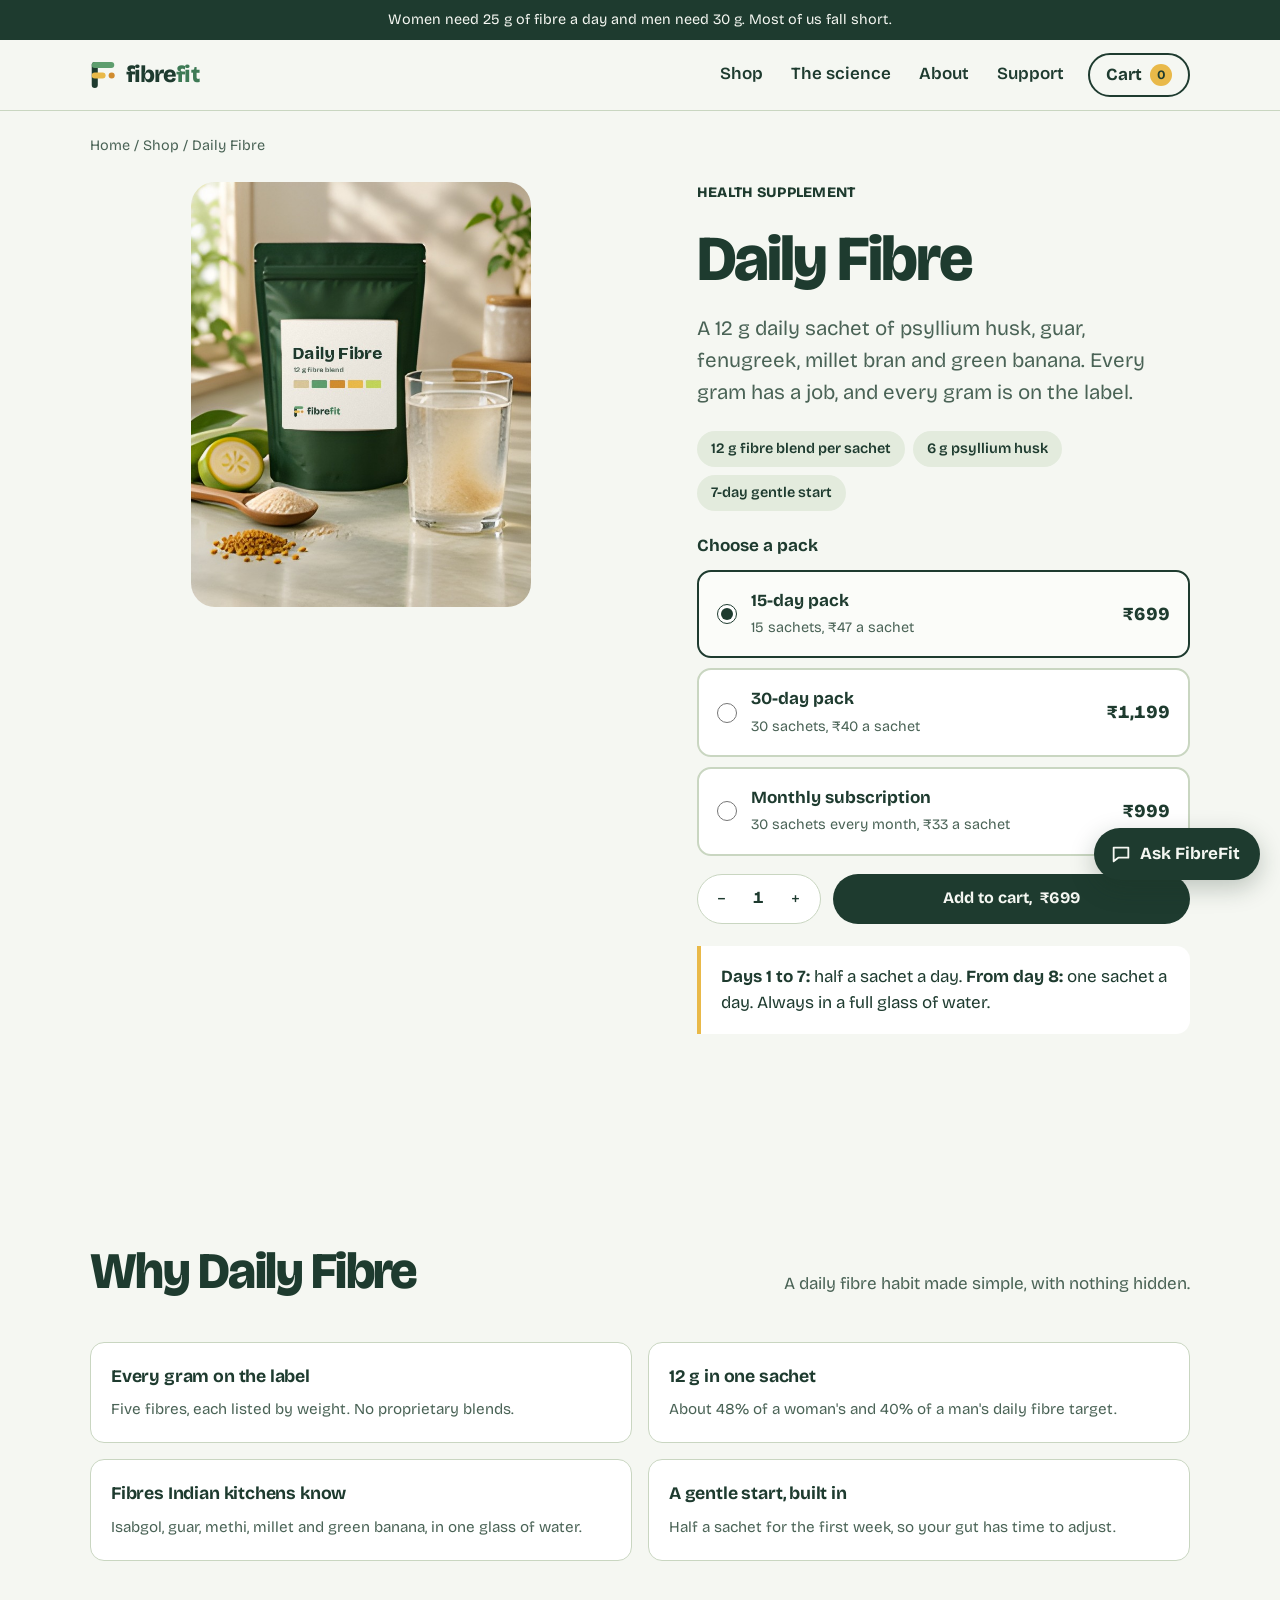
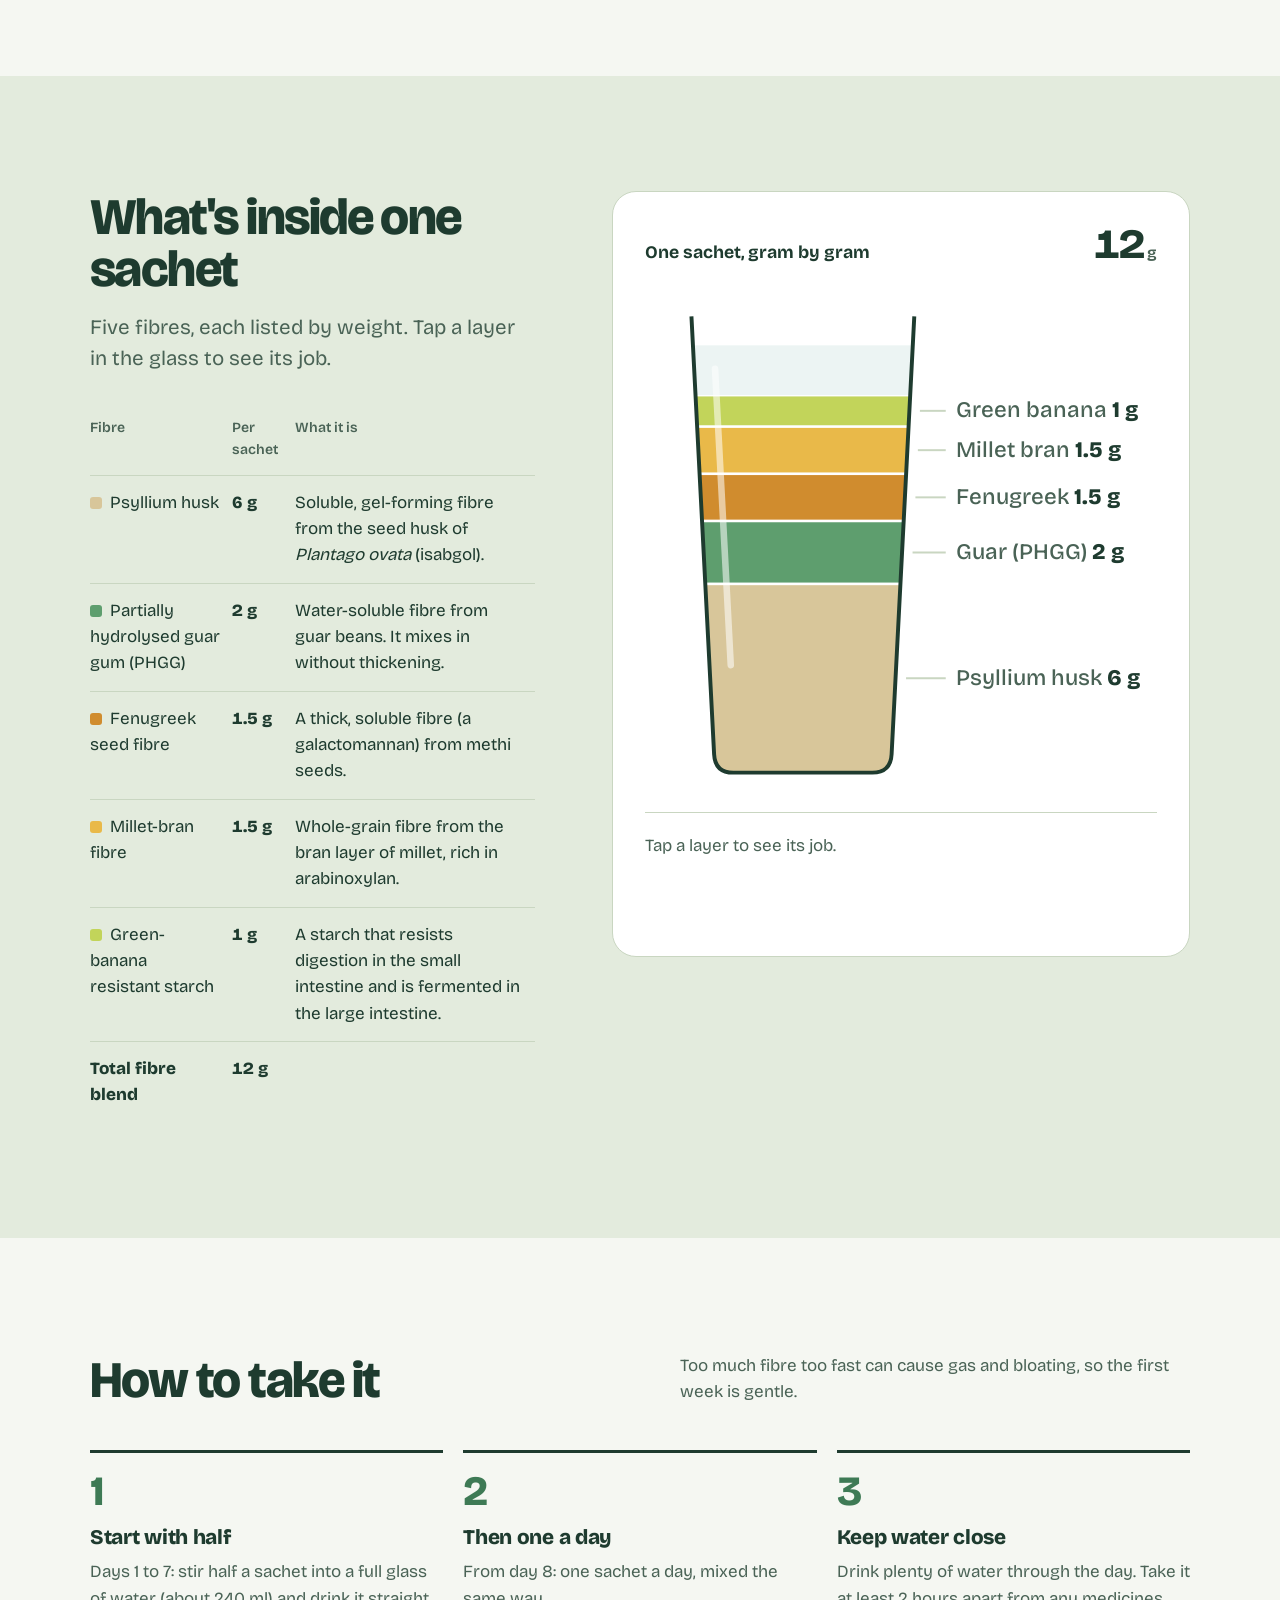
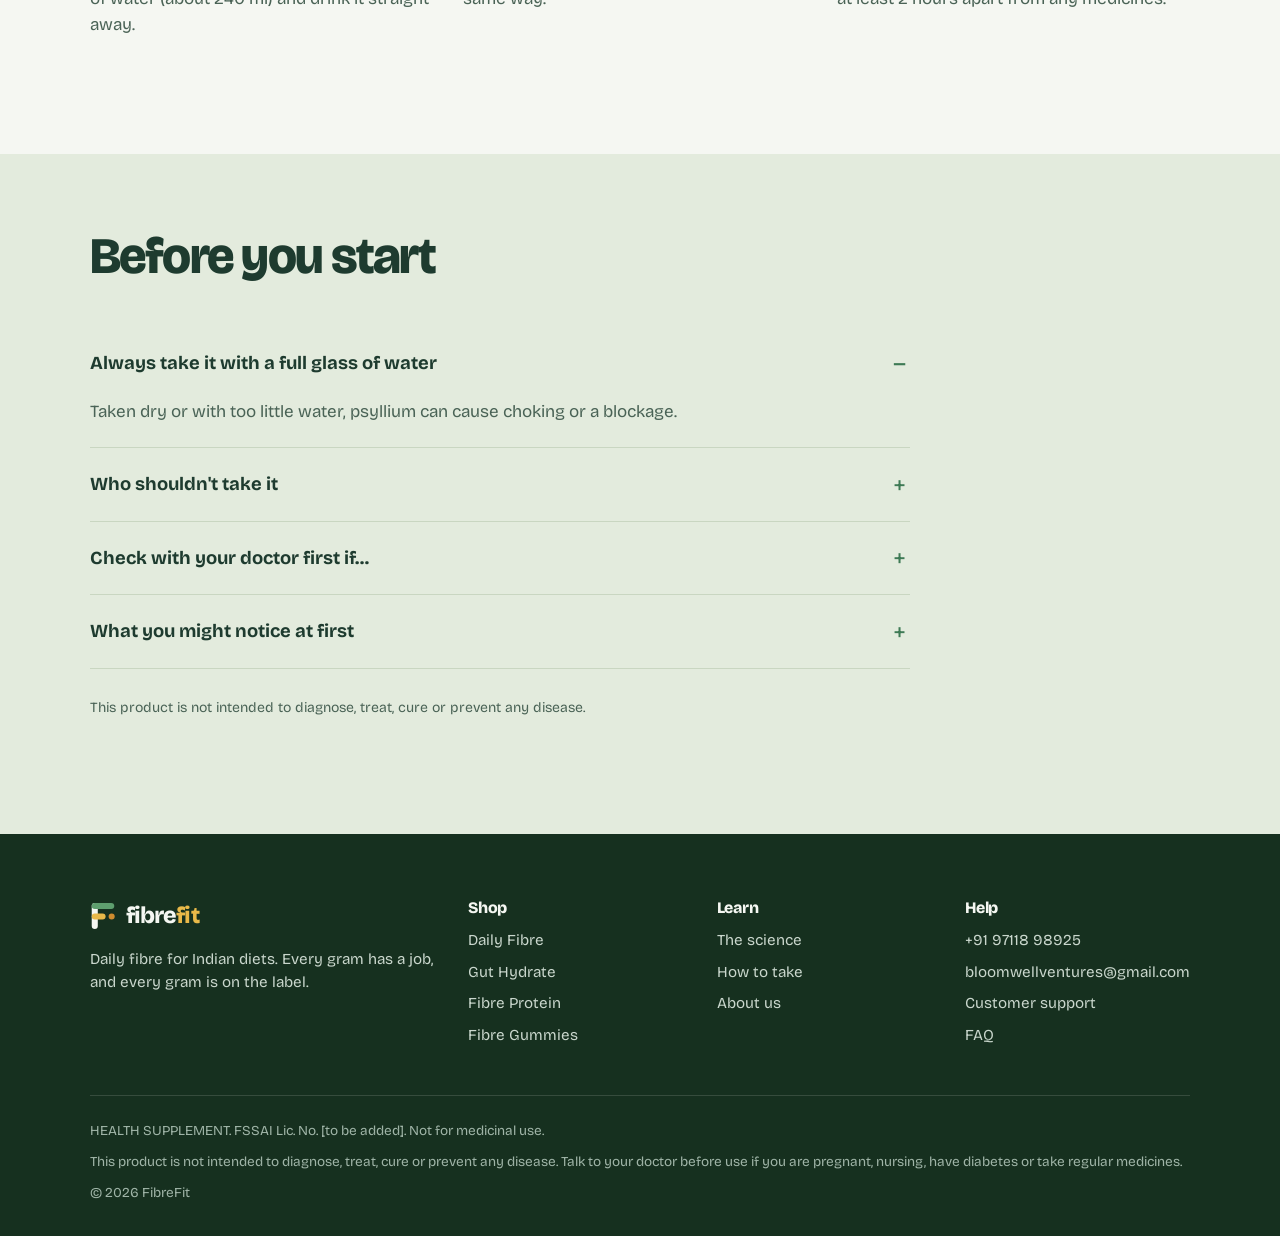
==== daily-fibre.html @ 15300519 "Add the FibreFit website Home, Daily Fibre, three coming-soon product pages, science, about and supp" ====
<!doctype html>
<html lang="en-IN">
<head>
<meta charset="utf-8">
<meta name="viewport" content="width=device-width, initial-scale=1">
<title>Daily Fibre: 12 g fibre sachet | FibreFit</title>
<meta name="description" content="12 g of psyllium husk, guar, fenugreek, millet bran and green banana in one daily sachet.">
<meta name="theme-color" content="#1E3B2F">
<link rel="icon" href="assets/favicon.svg" type="image/svg+xml">
<link rel="preconnect" href="https://fonts.googleapis.com">
<link rel="preconnect" href="https://fonts.gstatic.com" crossorigin>
<link href="https://fonts.googleapis.com/css2?family=Bricolage+Grotesque:opsz,wght@12..96,400..800&display=swap" rel="stylesheet">
<link rel="stylesheet" href="css/styles.css">
<script src="js/main.js" defer></script>
<script src="js/knowledge.js" defer></script>
<script src="js/chat.js" defer></script>
</head>
<body>
<a class="skip-link" href="#main">Skip to content</a>
<p class="announce">Women need 25 g of fibre a day and men need 30 g. Most of us fall short.</p>
<header class="site-header">
  <div class="wrap">
    <button class="menu-btn" type="button" aria-label="Menu" aria-expanded="false" aria-controls="site-nav"><span></span><span></span><span></span></button>
    <a class="logo" href="index.html" aria-label="FibreFit home"><svg class="logo-mark" viewBox="0 0 30 34" aria-hidden="true"><rect x="2" y="2" width="7" height="30" rx="3.5" fill="currentColor"/><rect x="2" y="2" width="26" height="7" rx="3.5" class="lm-top"/><rect x="2" y="14" width="16" height="7" rx="3.5" class="lm-mid"/><circle cx="25" cy="17.5" r="3.5" class="lm-seed"/></svg><span>fibre<b>fit</b></span></a>
    <nav class="nav" id="site-nav" aria-label="Main">
      <a href="index.html#shop">Shop</a>
      <a href="science.html">The science</a>
      <a href="about.html">About</a>
      <a href="support.html">Support</a>
    </nav>
    <button class="cart-btn" type="button" aria-label="Cart, 0 items"><span class="cart-label">Cart</span><span class="cart-count">0</span></button>
  </div>
</header>

<main id="main">
  <div class="wrap">
    <nav class="crumbs" aria-label="Breadcrumb"><a href="index.html">Home</a> / <a href="index.html#shop">Shop</a> / Daily Fibre</nav>

    <div class="pdp">
      <div class="pdp-photo">
        <img src="assets/photos/daily-fibre.jpg" alt="FibreFit Daily Fibre pouch next to a glass of water, psyllium husk and fenugreek seeds">
      </div>

      <div class="pdp-info">
        <p class="supp-label">HEALTH SUPPLEMENT</p>
        <h1>Daily Fibre</h1>
        <p class="lede">A 12&nbsp;g daily sachet of psyllium husk, guar, fenugreek, millet bran and green banana. Every gram has a job, and every gram is on the label.</p>
        <ul class="facts">
          <li>12&nbsp;g fibre blend per sachet</li>
          <li>6&nbsp;g psyllium husk</li>
          <li>7-day gentle start</li>
        </ul>

        <form id="buy-form" data-product="daily-fibre">
          <fieldset class="packs">
            <legend>Choose a pack</legend>
            <label class="pack">
              <input type="radio" name="pack" value="15" checked>
              <span><strong>15-day pack</strong><span class="pack-sub">15 sachets, <span class="per"></span></span></span>
              <span class="price"></span>
            </label>
            <label class="pack">
              <input type="radio" name="pack" value="30">
              <span><strong>30-day pack</strong><span class="pack-sub">30 sachets, <span class="per"></span></span></span>
              <span class="price"></span>
            </label>
            <label class="pack">
              <input type="radio" name="pack" value="sub">
              <span><strong>Monthly subscription</strong><span class="pack-sub">30 sachets every month, <span class="per"></span></span></span>
              <span class="price"></span>
            </label>
          </fieldset>

          <div class="buy-row" style="margin-top:18px">
            <div class="qty" role="group" aria-label="Quantity">
              <button type="button" data-step="-1" aria-label="Remove one">−</button>
              <span id="buy-qty" aria-live="polite">1</span>
              <button type="button" data-step="1" aria-label="Add one">+</button>
            </div>
            <button class="btn btn-primary" type="submit">Add to cart, <span id="buy-price">₹699</span></button>
          </div>
        </form>

        <div class="callout">
          <p><strong>Days 1 to 7:</strong> half a sachet a day. <strong>From day 8:</strong> one sachet a day. Always in a full glass of water.</p>
        </div>
      </div>
    </div>
  </div>

  <section class="section" aria-labelledby="usp-title">
    <div class="wrap">
      <div class="section-head"><h2 id="usp-title">Why Daily Fibre</h2><p>A daily fibre habit made simple, with nothing hidden.</p></div>
      <ul class="usp-list">
        <li><strong>Every gram on the label</strong><span>Five fibres, each listed by weight. No proprietary blends.</span></li>
        <li><strong>12&nbsp;g in one sachet</strong><span>About 48% of a woman's and 40% of a man's daily fibre target.</span></li>
        <li><strong>Fibres Indian kitchens know</strong><span>Isabgol, guar, methi, millet and green banana, in one glass of water.</span></li>
        <li><strong>A gentle start, built in</strong><span>Half a sachet for the first week, so your gut has time to adjust.</span></li>
      </ul>
    </div>
  </section>

  <section class="section on-mist" aria-labelledby="inside-title">
    <div class="wrap gap-grid" style="align-items:start">
      <div>
        <h2 id="inside-title">What's inside one sachet</h2>
        <p class="lede" style="margin-top:16px">Five fibres, each listed by weight. Tap a layer in the glass to see its job.</p>
        <table class="inside" style="margin-top:28px">
          <thead><tr><th scope="col">Fibre</th><th scope="col">Per sachet</th><th scope="col">What it is</th></tr></thead>
          <tbody>
            <tr><td><span class="swatch" style="background:var(--psyllium)"></span>Psyllium husk</td><td>6&nbsp;g</td><td>Soluble, gel-forming fibre from the seed husk of <i>Plantago ovata</i> (isabgol).</td></tr>
            <tr><td><span class="swatch" style="background:var(--phgg)"></span>Partially hydrolysed guar gum (PHGG)</td><td>2&nbsp;g</td><td>Water-soluble fibre from guar beans. It mixes in without thickening.</td></tr>
            <tr><td><span class="swatch" style="background:var(--fenugreek)"></span>Fenugreek seed fibre</td><td>1.5&nbsp;g</td><td>A thick, soluble fibre (a galactomannan) from methi seeds.</td></tr>
            <tr><td><span class="swatch" style="background:var(--millet-bran)"></span>Millet-bran fibre</td><td>1.5&nbsp;g</td><td>Whole-grain fibre from the bran layer of millet, rich in arabinoxylan.</td></tr>
            <tr><td><span class="swatch" style="background:var(--banana)"></span>Green-banana resistant starch</td><td>1&nbsp;g</td><td>A starch that resists digestion in the small intestine and is fermented in the large intestine.</td></tr>
          </tbody>
          <tfoot><tr><td>Total fibre blend</td><td>12&nbsp;g</td><td></td></tr></tfoot>
        </table>
      </div>
      <div class="gram-card" data-gram-card>
        <div class="gram-card-head">
          <strong>One sachet, gram by gram</strong>
          <span class="gram-total">12<small> g</small></span>
        </div>
        <div class="glass-wrap"></div>
        <div class="gram-job" aria-live="polite">
          <p class="job-hint">Tap a layer to see its job.</p>
        </div>
      </div>
    </div>
  </section>

  <section class="section" aria-labelledby="how-title">
    <div class="wrap">
      <div class="section-head">
        <h2 id="how-title">How to take it</h2>
        <p>Too much fibre too fast can cause gas and bloating, so the first week is gentle.</p>
      </div>
      <ol class="steps">
        <li><h3>Start with half</h3><p>Days 1 to 7: stir half a sachet into a full glass of water (about 240 ml) and drink it straight away.</p></li>
        <li><h3>Then one a day</h3><p>From day 8: one sachet a day, mixed the same way.</p></li>
        <li><h3>Keep water close</h3><p>Drink plenty of water through the day. Take it at least 2 hours apart from any medicines.</p></li>
      </ol>
    </div>
  </section>

  <section class="section on-mist" aria-labelledby="warn-title" style="padding-top:clamp(48px,6vw,80px)">
    <div class="wrap">
      <div class="section-head"><h2 id="warn-title">Before you start</h2></div>
      <div class="faq">
        <details open>
          <summary>Always take it with a full glass of water</summary>
          <div><p>Taken dry or with too little water, psyllium can cause choking or a blockage.</p></div>
        </details>
        <details>
          <summary>Who shouldn't take it</summary>
          <div><p>Don't use it if you have difficulty swallowing, or a narrowed or blocked food pipe or bowel. Psyllium can cause allergic reactions in sensitive people.</p></div>
        </details>
        <details>
          <summary>Check with your doctor first if…</summary>
          <div><p>You are pregnant or nursing, have diabetes, or take regular medicines. Fibre can slow how medicines are absorbed, so keep at least 2 hours between them.</p></div>
        </details>
        <details>
          <summary>What you might notice at first</summary>
          <div><p>Some gas or bloating in the first days is common when you add fibre. Follow the gentle-start week and drink plenty of water.</p></div>
        </details>
      </div>
      <p style="margin-top:28px" class="small">This product is not intended to diagnose, treat, cure or prevent any disease.</p>
    </div>
  </section>
</main>

<footer class="site-footer">
  <div class="wrap">
    <div class="footer-grid">
      <div>
        <a class="logo" href="index.html" aria-label="FibreFit home"><svg class="logo-mark" viewBox="0 0 30 34" aria-hidden="true"><rect x="2" y="2" width="7" height="30" rx="3.5" fill="currentColor"/><rect x="2" y="2" width="26" height="7" rx="3.5" class="lm-top"/><rect x="2" y="14" width="16" height="7" rx="3.5" class="lm-mid"/><circle cx="25" cy="17.5" r="3.5" class="lm-seed"/></svg><span>fibre<b>fit</b></span></a>
        <p>Daily fibre for Indian diets. Every gram has a job, and every gram is on the label.</p>
      </div>
      <div>
        <h3>Shop</h3>
        <ul>
          <li><a href="daily-fibre.html">Daily Fibre</a></li>
          <li><a href="gut-hydrate.html">Gut Hydrate</a></li>
          <li><a href="fibre-protein.html">Fibre Protein</a></li>
          <li><a href="fibre-gummies.html">Fibre Gummies</a></li>
        </ul>
      </div>
      <div>
        <h3>Learn</h3>
        <ul>
          <li><a href="science.html">The science</a></li>
          <li><a href="index.html#how-to-take">How to take</a></li>
          <li><a href="about.html">About us</a></li>
        </ul>
      </div>
      <div>
        <h3>Help</h3>
        <ul>
          <li><a href="tel:+919711898925">+91 97118 98925</a></li>
          <li><a href="mailto:bloomwellventures@gmail.com">bloomwellventures@gmail.com</a></li>
          <li><a href="support.html">Customer support</a></li>
          <li><a href="index.html#faq">FAQ</a></li>
        </ul>
      </div>
    </div>
    <div class="legal">
      <p>HEALTH SUPPLEMENT. FSSAI Lic. No. [to be added]. Not for medicinal use.</p>
      <p>This product is not intended to diagnose, treat, cure or prevent any disease. Talk to your doctor before use if you are pregnant, nursing, have diabetes or take regular medicines.</p>
      <p>© <span data-year>2026</span> FibreFit</p>
    </div>
  </div>
</footer>

<div class="scrim" id="scrim"></div>

<aside class="drawer" id="cart" aria-label="Cart" aria-hidden="true">
  <div class="drawer-head">
    <h2>Your cart</h2>
    <button class="icon-btn" id="cart-close" type="button" aria-label="Close cart">×</button>
  </div>
  <div class="drawer-body" id="cart-body"></div>
  <div class="drawer-foot" id="cart-foot" hidden>
    <div class="subtotal"><span>Subtotal</span><span id="cart-subtotal">₹0</span></div>
    <p class="small">Shipping and taxes are worked out at checkout.</p>
    <button class="btn btn-primary btn-block" id="checkout-btn" type="button">Check out</button>
  </div>
</aside>

<div class="modal" id="modal" role="dialog" aria-modal="true" aria-labelledby="modal-title" aria-hidden="true">
  <button class="icon-btn" id="modal-close" type="button" aria-label="Close">×</button>
  <h2 id="modal-title">Orders open soon</h2>
  <p id="modal-text"></p>
  <form class="signup-form" data-signup novalidate>
    <label class="visually-hidden" for="modal-email">Email address</label>
    <input class="field" id="modal-email" type="email" name="email" placeholder="you@example.com" autocomplete="email" required>
    <button class="btn btn-primary" type="submit">Notify me</button>
    <p class="form-msg" role="status"></p>
  </form>
</div>

<div class="toast" id="toast" role="status" aria-live="polite"></div>
</body>
</html>
---- css/styles.css ----
/* FibreFit — shared styles
   Palette: grains and husks, not a generic wellness cream.
   One typeface (Bricolage Grotesque) carries the whole brand. */

:root {
  --paper: #F5F7F2;
  --mist: #E3EBDD;
  --line: #C9D6C1;
  --forest: #1E3B2F;
  --forest-deep: #16301F;
  --ink-soft: #4A6356;
  --leaf: #3E7A55;
  --leaf-dark: #2F5F42;
  --millet: #E9B949;
  --white: #FFFFFF;

  /* one colour per fibre, used in the gram grid and the product art */
  --psyllium: #D8C69A;
  --phgg: #5E9E6E;
  --fenugreek: #D08C2E;
  --millet-bran: #E9B949;
  --banana: #C2D45A;

  --font: "Bricolage Grotesque", "Helvetica Neue", Arial, sans-serif;
  --wrap: 1180px;
  --gutter: clamp(16px, 4vw, 40px);
  --radius-s: 8px;
  --radius-m: 14px;
  --radius-l: 24px;
}

*,
*::before,
*::after { box-sizing: border-box; }

html { -webkit-text-size-adjust: 100%; scroll-behavior: smooth; }
@media (prefers-reduced-motion: reduce) {
  html { scroll-behavior: auto; }
  *, *::before, *::after { transition: none !important; animation: none !important; }
}

body {
  margin: 0;
  background: var(--paper);
  color: var(--forest);
  font-family: var(--font);
  font-size: 1.0625rem;
  line-height: 1.55;
  font-variation-settings: "opsz" 14;
}

img, svg { display: block; max-width: 100%; }
a { color: inherit; }
button { font: inherit; color: inherit; }

:focus-visible {
  outline: 3px solid var(--millet);
  outline-offset: 3px;
  border-radius: 4px;
}

.wrap {
  width: 100%;
  max-width: var(--wrap);
  margin: 0 auto;
  padding: 0 var(--gutter);
}

.skip-link {
  position: absolute;
  left: -999px;
  top: 8px;
  background: var(--forest);
  color: var(--paper);
  padding: 8px 14px;
  border-radius: var(--radius-s);
  z-index: 100;
}
.skip-link:focus { left: 8px; }

/* ---------- type ---------- */
h1, h2, h3 {
  margin: 0;
  font-weight: 800;
  line-height: 1.02;
  letter-spacing: -0.03em;
  font-variation-settings: "opsz" 96;
}
h1 { font-size: clamp(2.9rem, 7vw, 5.6rem); }
h2 { font-size: clamp(2rem, 4vw, 3.2rem); }
h3 { font-size: 1.3rem; letter-spacing: -0.015em; line-height: 1.2; font-variation-settings: "opsz" 24; }
p { margin: 0; }
.lede { font-size: clamp(1.1rem, 1.6vw, 1.3rem); color: var(--ink-soft); max-width: 34em; }
.small { font-size: .875rem; color: var(--ink-soft); }

/* ---------- buttons ---------- */
.btn {
  display: inline-flex;
  align-items: center;
  justify-content: center;
  gap: 8px;
  min-height: 50px;
  padding: 0 24px;
  border: 2px solid transparent;
  border-radius: 999px;
  font-weight: 700;
  font-size: 1rem;
  text-decoration: none;
  cursor: pointer;
  transition: background .15s, color .15s, border-color .15s;
}
.btn-primary { background: var(--forest); color: var(--paper); }
.btn-primary:hover { background: var(--leaf-dark); }
.btn-ghost { border-color: var(--forest); color: var(--forest); background: transparent; }
.btn-ghost:hover { background: var(--forest); color: var(--paper); }
.btn-millet { background: var(--millet); color: var(--forest); }
.btn-millet:hover { background: #F1C964; }
.btn-block { width: 100%; }
.btn[disabled] { opacity: .5; cursor: not-allowed; }

.text-link {
  font-weight: 700;
  text-decoration: underline;
  text-decoration-thickness: 2px;
  text-underline-offset: 4px;
  text-decoration-color: var(--millet);
}
.text-link:hover { text-decoration-color: var(--forest); }

/* ---------- announcement + header ---------- */
.announce {
  background: var(--forest);
  color: var(--paper);
  font-size: .9rem;
  text-align: center;
  padding: 9px var(--gutter);
}

.site-header {
  position: sticky;
  top: 0;
  z-index: 40;
  background: rgba(245, 247, 242, .92);
  backdrop-filter: blur(10px);
  border-bottom: 1px solid var(--line);
}
.site-header .wrap {
  display: flex;
  align-items: center;
  gap: 24px;
  height: 70px;
}
.logo {
  display: inline-flex;
  align-items: center;
  gap: 10px;
  text-decoration: none;
  font-weight: 800;
  font-size: 1.45rem;
  letter-spacing: -0.04em;
  margin-right: auto;
}
/* the mark: an F drawn from fibre strands, with a seed */
.logo-mark { width: 26px; height: 30px; flex: none; color: var(--forest); }
.logo-mark .lm-top { fill: var(--phgg); }
.logo-mark .lm-mid { fill: var(--millet); }
.logo-mark .lm-seed { fill: var(--fenugreek); }
.logo b { color: var(--leaf); font-weight: 800; }

.nav { display: flex; gap: 28px; }
.nav a { text-decoration: none; font-weight: 600; padding: 6px 0; border-bottom: 2px solid transparent; }
.nav a:hover, .nav a[aria-current="page"] { border-color: var(--millet); }

.cart-btn {
  position: relative;
  display: inline-flex;
  align-items: center;
  gap: 8px;
  height: 44px;
  padding: 0 16px;
  border-radius: 999px;
  border: 2px solid var(--forest);
  background: transparent;
  font-weight: 700;
  cursor: pointer;
}
.cart-btn:hover { background: var(--forest); color: var(--paper); }
.cart-count {
  min-width: 22px;
  height: 22px;
  padding: 0 6px;
  border-radius: 999px;
  background: var(--millet);
  color: var(--forest);
  font-size: .8rem;
  display: inline-grid;
  place-items: center;
}

.menu-btn {
  display: none;
  width: 44px;
  height: 44px;
  border: 0;
  background: transparent;
  cursor: pointer;
  padding: 10px;
}
.menu-btn span { display: block; height: 2px; background: var(--forest); margin: 6px 0; border-radius: 2px; }

@media (max-width: 820px) {
  .menu-btn { display: block; order: -1; margin-left: -10px; }
  .nav {
    display: none;
    position: absolute;
    top: 70px;
    left: 0;
    right: 0;
    flex-direction: column;
    gap: 0;
    background: var(--paper);
    border-bottom: 1px solid var(--line);
    padding: 8px var(--gutter) 16px;
  }
  .nav.open { display: flex; }
  .nav a { padding: 12px 0; border-bottom: 1px solid var(--line); }
  .nav a:last-child { border-bottom: 0; }
  .logo { font-size: 1.3rem; }
  .cart-btn .cart-label { display: none; }
}

/* ---------- sections ---------- */
.section { padding: clamp(64px, 9vw, 120px) 0; }
.section-head { display: flex; flex-wrap: wrap; justify-content: space-between; align-items: end; gap: 20px 40px; margin-bottom: 44px; }
.section-head p { max-width: 30em; color: var(--ink-soft); }
.on-dark { background: var(--forest); color: var(--paper); }
.on-dark .section-head p, .on-dark .small { color: #B9CBBE; }
.on-mist { background: var(--mist); }

/* ---------- hero with the gram grid ---------- */
.hero { padding: clamp(40px, 6vw, 80px) 0 clamp(56px, 8vw, 100px); }
.hero .wrap {
  display: grid;
  grid-template-columns: 1.05fr 1fr;
  gap: clamp(32px, 5vw, 72px);
  align-items: center;
}
.hero h1 { margin-bottom: 22px; }
.hero .lede { margin-bottom: 32px; }
.hero-actions { display: flex; flex-wrap: wrap; gap: 14px 20px; align-items: center; }
.hero-note { margin-top: 28px; font-size: .9rem; color: var(--ink-soft); max-width: 30em; }

.gram-card {
  background: var(--white);
  border: 1px solid var(--line);
  border-radius: var(--radius-l);
  padding: clamp(20px, 3vw, 32px);
}
.gram-card-head { display: flex; justify-content: space-between; align-items: baseline; margin-bottom: 18px; gap: 12px; }
.gram-card-head strong { font-size: 1.1rem; }
.gram-total { font-size: 2.6rem; font-weight: 800; letter-spacing: -0.04em; line-height: 1; font-variant-numeric: tabular-nums; }
.gram-total small { font-size: 1rem; font-weight: 700; color: var(--ink-soft); letter-spacing: 0; }

/* the glass: five fibre layers settled in water, stacked by weight */
.glass-wrap { margin: 0 -6px 14px; }
.glass { width: 100%; height: auto; overflow: visible; font-family: var(--font); }
.glass .layer { cursor: pointer; outline: none; }
.glass .layer-fill { transition: opacity .18s ease; }
.glass .layer-label { font-size: 17px; fill: var(--ink-soft); font-weight: 500; transition: opacity .18s ease; }
.glass .layer-label tspan.w { font-weight: 800; fill: var(--forest); }
.glass .leader { stroke: var(--line); stroke-width: 1.5; transition: stroke .18s ease; }
.glass .hit { fill: transparent; }
.glass.has-focus .layer:not(.on) .layer-fill { opacity: .28; }
.glass.has-focus .layer:not(.on) .layer-label { opacity: .45; }
.glass .layer.on .layer-label { fill: var(--forest); font-weight: 700; }
.glass .layer.on .leader { stroke: var(--forest); }
.glass .layer:hover .leader { stroke: var(--forest); }
.glass .layer:focus-visible .leader { stroke: var(--millet); stroke-width: 3; }
.glass .layer:focus-visible .layer-label { fill: var(--forest); text-decoration: underline; }
.glass .water { fill: #DCEBEA; opacity: .55; }
.glass .rim { fill: none; stroke: var(--forest); stroke-width: 3; stroke-linejoin: round; }
.glass .shine { stroke: var(--white); stroke-width: 5; stroke-linecap: round; opacity: .55; }

.gram-job {
  min-height: 112px;
  border-top: 1px solid var(--line);
  padding-top: 16px;
}
.gram-job .job-weight { font-weight: 800; font-size: 1.4rem; letter-spacing: -0.02em; }
.gram-job p { color: var(--ink-soft); margin-top: 4px; }
.gram-job .job-hint { color: var(--ink-soft); }

@media (max-width: 900px) {
  .hero .wrap { grid-template-columns: 1fr; }
}

/* ---------- fibre gap ---------- */
.gap-grid { display: grid; grid-template-columns: 1fr 1.3fr; gap: clamp(32px, 6vw, 80px); align-items: center; }
.gap-bars { display: grid; gap: 22px; }
.gap-row-label { display: flex; justify-content: space-between; font-weight: 700; margin-bottom: 8px; }
.gap-track { height: 30px; border-radius: 8px; background: rgba(245, 247, 242, .12); position: relative; overflow: hidden; }
.gap-fill { position: absolute; inset: 0 auto 0 0; background: var(--millet); border-radius: 8px; display: flex; align-items: center; padding-left: 12px; font-size: .85rem; font-weight: 700; color: var(--forest); white-space: nowrap; }
.gap-src { margin-top: 18px; }
@media (max-width: 820px) { .gap-grid { grid-template-columns: 1fr; } }

/* ---------- products ---------- */
.product-grid {
  display: grid;
  grid-template-columns: 1.15fr 1fr;
  gap: 20px;
}
.product-list { display: grid; gap: 20px; }
.p-card.row { flex-direction: row; }
.p-card.row .p-art { width: 38%; flex: none; padding: 14px 10px 4px; display: grid; place-items: center; }
.p-card.row .p-art img { max-height: 190px; }
.p-card {
  display: flex;
  flex-direction: column;
  background: var(--white);
  border: 1px solid var(--line);
  border-radius: var(--radius-m);
  overflow: hidden;
}
.p-art { background: var(--mist); padding: 18px 18px 6px; position: relative; }
.p-art img { width: 100%; height: auto; aspect-ratio: 400 / 480; object-fit: contain; }
.featured .p-art { background: var(--psyllium); padding: 32px 32px 8px; flex: 1; display: grid; place-items: center; }
.featured .p-art img { max-height: 460px; }
.p-tag {
  position: absolute;
  top: 14px;
  left: 14px;
  background: var(--forest);
  color: var(--paper);
  font-size: .78rem;
  font-weight: 700;
  padding: 5px 10px;
  border-radius: 999px;
}
.p-tag.soon { background: var(--paper); color: var(--forest); border: 1px solid var(--line); }
.p-body { padding: 18px 18px 20px; display: flex; flex-direction: column; gap: 8px; flex: 1; }
.featured .p-body { flex: none; padding: 24px 28px 28px; }
.p-body h3 a { text-decoration: none; }
.p-body h3 a:hover { text-decoration: underline; text-decoration-color: var(--millet); text-decoration-thickness: 3px; }
.featured .p-body h3 { font-size: 1.8rem; letter-spacing: -0.03em; }
.p-desc { color: var(--ink-soft); font-size: .95rem; }
.p-meta { font-size: .85rem; color: var(--ink-soft); }
.p-foot { display: flex; align-items: center; justify-content: space-between; gap: 12px; margin-top: auto; padding-top: 10px; }
.price { font-weight: 800; font-size: 1.2rem; font-variant-numeric: tabular-nums; }
.price small { font-weight: 600; font-size: .85rem; color: var(--ink-soft); }
.p-foot .btn { min-height: 44px; padding: 0 18px; font-size: .95rem; }

@media (max-width: 900px) {
  .product-grid { grid-template-columns: 1fr; }
  .featured .p-art img { max-height: 360px; }
}
@media (max-width: 480px) {
  .p-card.row .p-art { width: 36%; }
  .p-card.row .p-body { padding: 14px; }
}

/* ---------- evidence table ---------- */
.evidence { width: 100%; border-collapse: collapse; }
.evidence th, .evidence td { text-align: left; padding: 18px 16px 18px 0; vertical-align: top; border-bottom: 1px solid rgba(245, 247, 242, .16); }
.evidence th { font-size: .9rem; color: #B9CBBE; font-weight: 600; padding-top: 0; }
.evidence td:first-child { font-weight: 800; font-size: 1.15rem; width: 18%; }
.evidence td:nth-child(2) { width: 50%; }
.sure { display: inline-flex; align-items: center; gap: 8px; font-weight: 700; white-space: nowrap; }
.sure i { display: inline-flex; gap: 3px; }
.sure i b { width: 10px; height: 10px; border-radius: 3px; background: rgba(245, 247, 242, .2); display: block; }
.sure[data-level="3"] i b, .sure[data-level="2"] i b:nth-child(-n+2), .sure[data-level="1"] i b:first-child { background: var(--millet); }
.sure { flex-wrap: wrap; }
.sure-note { display: block; flex-basis: 100%; font-weight: 400; color: #B9CBBE; font-size: .9rem; margin-top: 2px; white-space: normal; }

/* light-background version for the science page */
.evidence.light th { color: var(--ink-soft); }
.evidence.light th, .evidence.light td { border-bottom-color: var(--line); }
.evidence.light .sure i b { background: var(--line); }
.evidence.light .sure[data-level="3"] i b, .evidence.light .sure[data-level="2"] i b:nth-child(-n+2), .evidence.light .sure[data-level="1"] i b:first-child { background: var(--leaf); }
.evidence.light .sure-note { color: var(--ink-soft); }

@media (max-width: 720px) {
  .evidence thead { display: none; }
  .evidence, .evidence tbody, .evidence tr, .evidence td { display: block; width: 100% !important; }
  .evidence tr { padding: 18px 0; border-bottom: 1px solid rgba(245, 247, 242, .16); }
  .evidence.light tr { border-bottom-color: var(--line); }
  .evidence td { border: 0; padding: 4px 0; }
}

/* ---------- steps ---------- */
.steps { list-style: none; margin: 0; padding: 0; display: grid; grid-template-columns: repeat(3, 1fr); gap: 20px; counter-reset: step; }
.steps li { border-top: 3px solid var(--forest); padding-top: 18px; counter-increment: step; }
.steps li::before { content: counter(step); display: block; font-weight: 800; font-size: 2.6rem; line-height: 1; letter-spacing: -0.04em; color: var(--leaf); margin-bottom: 14px; }
.steps h3 { margin-bottom: 8px; }
.steps p { color: var(--ink-soft); }
@media (max-width: 820px) { .steps { grid-template-columns: 1fr; } }

/* ---------- FAQ ---------- */
.faq { max-width: 820px; }
.faq details { border-bottom: 1px solid var(--line); }
.faq summary {
  list-style: none;
  cursor: pointer;
  padding: 22px 40px 22px 0;
  font-weight: 700;
  font-size: 1.15rem;
  position: relative;
}
.faq summary::-webkit-details-marker { display: none; }
.faq summary::after {
  content: "+";
  position: absolute;
  right: 4px;
  top: 50%;
  transform: translateY(-50%);
  font-size: 1.6rem;
  font-weight: 400;
  color: var(--leaf);
}
.faq details[open] summary::after { content: "–"; }
.faq details > div { padding: 0 0 22px; color: var(--ink-soft); max-width: 46em; }
.faq details > div p + p { margin-top: 10px; }

/* ---------- signup ---------- */
.signup { display: grid; grid-template-columns: 1.1fr 1fr; gap: 32px 64px; align-items: center; }
.signup-form { display: flex; gap: 10px; flex-wrap: wrap; }
.signup-form label { flex-basis: 100%; font-weight: 600; font-size: .95rem; }
.field {
  flex: 1 1 220px;
  min-height: 52px;
  padding: 0 18px;
  border-radius: 999px;
  border: 2px solid var(--forest);
  background: var(--white);
  font: inherit;
  color: var(--forest);
}
.field::placeholder { color: #7C9286; }
.form-msg { flex-basis: 100%; font-size: .95rem; min-height: 1.5em; }
@media (max-width: 820px) { .signup { grid-template-columns: 1fr; } }

/* ---------- footer ---------- */
.site-footer { background: var(--forest-deep); color: #C9D6CC; padding: 64px 0 32px; font-size: .95rem; }
.footer-grid { display: grid; grid-template-columns: 1.6fr 1fr 1fr 1fr; gap: 32px; margin-bottom: 48px; }
.site-footer .logo { color: var(--paper); margin-bottom: 14px; }
.site-footer .logo b { color: var(--millet); }
.site-footer .logo-mark { color: var(--paper); }
.site-footer h3 { font-size: 1rem; color: var(--paper); margin-bottom: 12px; }
.site-footer ul { list-style: none; padding: 0; margin: 0; display: grid; gap: 8px; }
.site-footer a { text-decoration: none; }
.site-footer a:hover { color: var(--paper); text-decoration: underline; }
.legal { border-top: 1px solid rgba(245, 247, 242, .14); padding-top: 24px; display: grid; gap: 10px; font-size: .85rem; color: #9FB4A7; }
@media (max-width: 720px) { .footer-grid { grid-template-columns: 1fr 1fr; } .footer-grid > :first-child { grid-column: 1 / -1; } }

/* ---------- cart drawer + modal ---------- */
.scrim {
  position: fixed;
  inset: 0;
  background: rgba(22, 48, 31, .45);
  z-index: 60;
  opacity: 0;
  visibility: hidden;
  transition: opacity .2s, visibility .2s;
}
.scrim.show { opacity: 1; visibility: visible; }

.drawer {
  position: fixed;
  top: 0;
  right: 0;
  bottom: 0;
  width: min(420px, 100%);
  background: var(--paper);
  z-index: 70;
  display: flex;
  flex-direction: column;
  transform: translateX(100%);
  transition: transform .25s ease;
  visibility: hidden;
}
.drawer.open { transform: none; visibility: visible; }
.drawer-head { display: flex; justify-content: space-between; align-items: center; padding: 20px 24px; border-bottom: 1px solid var(--line); }
.drawer-head h2 { font-size: 1.5rem; }
.icon-btn { width: 44px; height: 44px; border-radius: 999px; border: 1px solid var(--line); background: var(--white); cursor: pointer; font-size: 1.3rem; line-height: 1; }
.icon-btn:hover { border-color: var(--forest); }
.drawer-body { flex: 1; overflow-y: auto; padding: 8px 24px; }
.drawer-foot { border-top: 1px solid var(--line); padding: 20px 24px 24px; display: grid; gap: 12px; }
.subtotal { display: flex; justify-content: space-between; font-weight: 800; font-size: 1.2rem; }

.cart-item { display: grid; grid-template-columns: 72px 1fr auto; gap: 14px; padding: 16px 0; border-bottom: 1px solid var(--line); align-items: start; }
.cart-item img { width: 72px; height: 86px; object-fit: contain; background: var(--mist); border-radius: var(--radius-s); padding: 4px; }
.cart-item h3 { font-size: 1rem; }
.cart-item .variant { font-size: .875rem; color: var(--ink-soft); }
.cart-item .line-price { font-weight: 800; font-variant-numeric: tabular-nums; }
.qty { display: inline-flex; align-items: center; border: 1px solid var(--line); border-radius: 999px; margin-top: 10px; background: var(--white); }
.qty button { width: 36px; height: 36px; border: 0; background: transparent; cursor: pointer; font-size: 1.1rem; border-radius: 999px; }
.qty button:hover { background: var(--mist); }
.qty span { min-width: 26px; text-align: center; font-weight: 700; font-variant-numeric: tabular-nums; }
.remove { background: none; border: 0; padding: 0; margin-top: 8px; font-size: .85rem; color: var(--ink-soft); text-decoration: underline; cursor: pointer; display: block; }

.empty-cart { text-align: left; padding: 40px 0; display: grid; gap: 16px; justify-items: start; }
.empty-cart p { color: var(--ink-soft); }

.modal {
  position: fixed;
  left: 50%;
  top: 50%;
  transform: translate(-50%, -46%);
  width: min(480px, calc(100% - 32px));
  background: var(--paper);
  border-radius: var(--radius-l);
  padding: 32px;
  z-index: 80;
  opacity: 0;
  visibility: hidden;
  transition: opacity .2s, transform .2s, visibility .2s;
}
.modal.open { opacity: 1; visibility: visible; transform: translate(-50%, -50%); }
.modal h2 { font-size: 1.8rem; margin-bottom: 10px; }
.modal p { color: var(--ink-soft); margin-bottom: 20px; }
.modal .icon-btn { position: absolute; top: 16px; right: 16px; }

.toast {
  position: fixed;
  left: 50%;
  bottom: 24px;
  transform: translate(-50%, 20px);
  background: var(--forest);
  color: var(--paper);
  padding: 12px 20px;
  border-radius: 999px;
  font-weight: 600;
  z-index: 90;
  opacity: 0;
  pointer-events: none;
  transition: opacity .2s, transform .2s;
}
.toast.show { opacity: 1; transform: translate(-50%, 0); }

/* ---------- product page ---------- */
.crumbs { font-size: .9rem; color: var(--ink-soft); padding-top: 24px; }
.crumbs a { text-decoration: none; }
.crumbs a:hover { text-decoration: underline; }
.pdp { display: grid; grid-template-columns: 1.1fr 1fr; gap: clamp(32px, 5vw, 72px); padding: 24px 0 clamp(56px, 8vw, 96px); align-items: start; }
.pdp-art { background: var(--psyllium); border-radius: var(--radius-l); padding: clamp(24px, 4vw, 56px); position: sticky; top: 94px; }
.pdp-art img { width: 100%; max-width: 440px; margin: 0 auto; }
.pdp-info { display: grid; gap: 22px; }
.supp-label { font-weight: 800; letter-spacing: .02em; font-size: .9rem; }
.pdp-info h1 { font-size: clamp(2.6rem, 5vw, 4rem); }
.facts { display: flex; flex-wrap: wrap; gap: 8px; list-style: none; margin: 0; padding: 0; }
.facts li { background: var(--mist); border-radius: 999px; padding: 7px 14px; font-weight: 600; font-size: .9rem; }

.packs { border: 0; margin: 0; padding: 0; display: grid; gap: 10px; }
.packs legend { font-weight: 700; margin-bottom: 10px; padding: 0; }
.pack {
  display: grid;
  grid-template-columns: auto 1fr auto;
  gap: 14px;
  align-items: center;
  border: 2px solid var(--line);
  background: var(--white);
  border-radius: var(--radius-m);
  padding: 16px 18px;
  cursor: pointer;
}
.pack:hover { border-color: var(--leaf); }
.pack input { width: 20px; height: 20px; accent-color: var(--forest); margin: 0; }
.pack:has(input:checked) { border-color: var(--forest); background: #FBFCF9; }
.pack strong { display: block; }
.pack span.pack-sub { font-size: .9rem; color: var(--ink-soft); }
.pack .price { font-size: 1.15rem; }

.buy-row { display: flex; gap: 12px; flex-wrap: wrap; align-items: center; }
.buy-row .qty { margin: 0; }
.buy-row .qty button { width: 48px; height: 48px; }
.buy-row .btn { flex: 1; }

.inside { width: 100%; border-collapse: collapse; }
.inside th, .inside td { text-align: left; padding: 14px 12px 14px 0; border-bottom: 1px solid var(--line); vertical-align: top; }
.inside th { font-size: .875rem; color: var(--ink-soft); font-weight: 600; }
.inside td:nth-child(2) { font-weight: 800; white-space: nowrap; font-variant-numeric: tabular-nums; }
.inside .swatch { display: inline-block; width: 12px; height: 12px; border-radius: 3px; margin-right: 8px; vertical-align: -1px; }
.inside tfoot td { font-weight: 800; border-bottom: 0; }

.callout { border-left: 4px solid var(--millet); background: var(--white); padding: 18px 20px; border-radius: 0 var(--radius-m) var(--radius-m) 0; }

@media (max-width: 900px) {
  .pdp { grid-template-columns: 1fr; }
  .pdp-art { position: static; }
}

/* ---------- science page ---------- */
.prose > * { max-width: 720px; }
.prose h2 { margin: 64px 0 18px; }
.prose h2:first-child { margin-top: 0; }
.prose p { margin-bottom: 14px; }
.prose ul, .prose ol { padding-left: 1.2em; margin: 0 0 14px; }
.prose li { margin-bottom: 8px; }
.prose li::marker { color: var(--leaf); font-weight: 700; }
.science-hero { padding: clamp(48px, 7vw, 96px) 0 clamp(32px, 5vw, 56px); }
.science-hero h1 { max-width: 12ch; margin-bottom: 20px; }
.fibre-types { display: grid; grid-template-columns: repeat(3, 1fr); gap: 16px; margin: 24px 0; }
.fibre-type { background: var(--white); border: 1px solid var(--line); border-radius: var(--radius-m); padding: 20px; }
.fibre-type h3 { margin-bottom: 8px; font-size: 1.1rem; }
.fibre-type p { font-size: .95rem; color: var(--ink-soft); margin: 0; }
.fibre-type .bar { height: 8px; border-radius: 4px; margin-bottom: 14px; width: 48px; }
.refs { font-size: .9rem; color: var(--ink-soft); }
@media (max-width: 720px) { .fibre-types { grid-template-columns: 1fr; } }

.visually-hidden {
  position: absolute !important;
  width: 1px; height: 1px;
  overflow: hidden;
  clip: rect(0 0 0 0);
  white-space: nowrap;
}

/* ---------- about page ---------- */
.about-why { display: grid; grid-template-columns: 1fr 1.6fr; gap: 24px 64px; align-items: start; }
@media (max-width: 820px) { .about-why { grid-template-columns: 1fr; } }

.use-cases { display: grid; grid-template-columns: repeat(3, 1fr); gap: 20px; }
.use-case { background: var(--white); border: 1px solid var(--line); border-radius: var(--radius-m); padding: 24px; display: flex; flex-direction: column; gap: 10px; }
.use-case p { color: var(--ink-soft); font-size: .97rem; }
.use-case .uc-fit { color: var(--forest); font-weight: 600; font-size: .92rem; border-top: 1px solid var(--line); padding-top: 12px; margin-top: auto; }
.uc-bar { width: 40px; height: 8px; border-radius: 4px; display: block; margin-bottom: 4px; }
@media (max-width: 960px) { .use-cases { grid-template-columns: 1fr 1fr; } }
@media (max-width: 640px) { .use-cases { grid-template-columns: 1fr; } }

.directors { display: grid; grid-template-columns: 1fr 1fr; gap: 24px; }
.director { border-top: 3px solid var(--forest); padding-top: 24px; display: flex; flex-direction: column; gap: 20px; align-items: flex-start; }
.dir-head { display: flex; align-items: center; gap: 16px; }
.dir-avatar { width: 64px; height: 64px; border-radius: 50%; display: grid; place-items: center; font-weight: 800; font-size: 1.3rem; color: var(--forest); flex: none; }
.director h3 { font-size: 1.6rem; letter-spacing: -0.03em; }
.dir-role { color: var(--ink-soft); font-size: .95rem; }
.director blockquote { margin: 0; font-size: 1.15rem; line-height: 1.6; }
.director blockquote p + p { margin-top: 12px; }
@media (max-width: 820px) { .directors { grid-template-columns: 1fr; gap: 48px; } }

.on-dark .btn-ghost { border-color: var(--paper); color: var(--paper); }
.on-dark .btn-ghost:hover { background: var(--paper); color: var(--forest); }

/* ---------- support page ---------- */
.call-card { background: var(--forest); color: var(--paper); border-radius: var(--radius-l); padding: clamp(28px, 4vw, 48px); display: flex; flex-wrap: wrap; justify-content: space-between; align-items: center; gap: 24px; margin-bottom: 40px; }
.call-label { font-weight: 600; color: #C9D6CC; margin-bottom: 6px; }
.call-number { display: block; font-size: clamp(2rem, 5vw, 3.4rem); font-weight: 800; letter-spacing: -0.03em; text-decoration: none; line-height: 1.1; margin-bottom: 8px; font-variant-numeric: tabular-nums; white-space: nowrap; }
.call-number:hover { color: var(--millet); }
.help-grid { display: grid; grid-template-columns: repeat(2, 1fr); gap: 20px; }
.help-item { border: 1px solid var(--line); background: var(--white); border-radius: var(--radius-m); padding: 24px; display: grid; gap: 10px; align-content: start; justify-items: start; }
.help-item h2 { font-size: 1.35rem; letter-spacing: -0.02em; }
.help-item p { color: var(--ink-soft); }
@media (max-width: 720px) { .help-grid { grid-template-columns: 1fr; } }

/* ---------- home: education ---------- */
.stat-huge { font-size: clamp(5.5rem, 14vw, 10rem); font-weight: 800; letter-spacing: -0.06em; line-height: .9; color: var(--millet); font-variation-settings: "opsz" 96; font-variant-numeric: tabular-nums; }
.stat-huge-label { font-size: clamp(1.2rem, 2vw, 1.5rem); font-weight: 600; line-height: 1.3; margin-top: 16px; max-width: 18em; }

.why-intro { font-weight: 700; font-size: 1.15rem; margin-bottom: 18px; }
.why-stats { display: grid; grid-template-columns: repeat(3, 1fr); border-top: 3px solid var(--forest); }
.why-stat { padding: 24px 24px 24px 0; display: grid; gap: 8px; align-content: start; }
.why-stat + .why-stat { border-left: 1px solid var(--line); padding-left: 24px; }
.why-num { font-size: clamp(3.6rem, 8vw, 6rem); font-weight: 800; letter-spacing: -0.05em; line-height: .95; color: var(--leaf); font-variation-settings: "opsz" 96; font-variant-numeric: tabular-nums; }
.why-label { font-size: 1.15rem; font-weight: 600; max-width: 14em; }
.why-note { max-width: 52em; margin-top: 8px; }
@media (max-width: 720px) {
  .why-stats { grid-template-columns: 1fr; }
  .why-stat, .why-stat + .why-stat { border-left: 0; padding: 20px 0; border-bottom: 1px solid var(--line); }
}

.inside-you { margin-top: clamp(56px, 7vw, 88px); }
.inside-you > h3 { font-size: clamp(1.5rem, 2.6vw, 2rem); letter-spacing: -0.03em; margin-bottom: 24px; }
.inside-grid { display: grid; grid-template-columns: repeat(3, 1fr); gap: 32px; }
.inside-grid h4 { margin: 0 0 6px; font-size: 1.15rem; }
.inside-grid p { color: var(--ink-soft); }
@media (max-width: 720px) { .inside-grid { grid-template-columns: 1fr; gap: 24px; } }

.uc-stat { color: var(--ink-soft); font-size: .92rem; font-weight: 600; line-height: 1.35; padding-bottom: 12px; border-bottom: 1px solid var(--line); margin-bottom: 4px; }
.uc-stat b { display: block; font-size: 2.4rem; font-weight: 800; letter-spacing: -0.04em; line-height: 1; color: var(--forest); margin-bottom: 6px; }

/* ---------- support chat ---------- */
.chat-launcher {
  position: fixed;
  right: calc(20px + env(safe-area-inset-right, 0px));
  bottom: calc(20px + env(safe-area-inset-bottom, 0px));
  z-index: 55;
  display: inline-flex;
  align-items: center;
  gap: 8px;
  height: 52px;
  padding: 0 20px 0 16px;
  border: 0;
  border-radius: 999px;
  background: var(--forest);
  color: var(--paper);
  font-weight: 700;
  cursor: pointer;
  box-shadow: 0 8px 24px rgba(22, 48, 31, .25);
}
.chat-launcher:hover { background: var(--leaf-dark); }
.chat-launcher.is-open { visibility: hidden; }

.chat-panel {
  position: fixed;
  right: calc(20px + env(safe-area-inset-right, 0px));
  bottom: calc(20px + env(safe-area-inset-bottom, 0px));
  z-index: 56;
  width: min(390px, calc(100vw - 32px));
  height: min(600px, calc(100vh - 110px));
  display: flex;
  flex-direction: column;
  background: var(--paper);
  border: 1px solid var(--line);
  border-radius: var(--radius-l);
  box-shadow: 0 18px 48px rgba(22, 48, 31, .22);
  overflow: hidden;
}
.chat-panel[hidden] { display: none; }
.chat-head { display: flex; justify-content: space-between; align-items: center; gap: 12px; padding: 14px 14px 14px 20px; background: var(--forest); color: var(--paper); }
.chat-head strong { display: block; font-size: 1.05rem; }
.chat-head span { font-size: .85rem; color: #B9CBBE; }
.chat-head .icon-btn { background: transparent; color: var(--paper); border-color: rgba(245, 247, 242, .35); }
.chat-log { flex: 1; overflow-y: auto; padding: 16px; display: flex; flex-direction: column; gap: 10px; }
.chat-msg { max-width: 85%; padding: 10px 14px; border-radius: 16px; font-size: .95rem; line-height: 1.5; white-space: pre-wrap; overflow-wrap: anywhere; }
.chat-msg.assistant { background: var(--white); border: 1px solid var(--line); border-bottom-left-radius: 4px; align-self: flex-start; }
.chat-msg.user { background: var(--forest); color: var(--paper); border-bottom-right-radius: 4px; align-self: flex-end; }
.chat-msg.typing { color: var(--ink-soft); }
.chat-chips { display: flex; flex-wrap: wrap; gap: 6px; padding: 0 16px 12px; }
.chat-chips[hidden] { display: none; }
.chat-chip { border: 1px solid var(--line); background: var(--white); border-radius: 999px; padding: 7px 12px; font-size: .85rem; font-weight: 600; cursor: pointer; text-align: left; }
.chat-chip:hover { border-color: var(--forest); }
.chat-form { display: flex; gap: 8px; padding: 12px; border-top: 1px solid var(--line); background: var(--white); }
.chat-input { flex: 1; min-width: 0; min-height: 44px; padding: 0 14px; border: 1.5px solid var(--line); border-radius: 999px; font: inherit; color: var(--forest); background: var(--paper); }
.chat-input:focus { border-color: var(--forest); outline: none; }
.chat-send { min-height: 44px; padding: 0 18px; }
.chat-foot { font-size: .78rem; color: var(--ink-soft); padding: 0 14px 12px; background: var(--white); }
@media (max-width: 480px) {
  .chat-launcher span { display: none; }
  .chat-launcher { width: 56px; height: 56px; padding: 0; justify-content: center; }
  .chat-panel { right: 8px; left: 8px; width: auto; bottom: calc(8px + env(safe-area-inset-bottom, 0px)); height: calc(100vh - 80px); }
}
.toast { bottom: 90px; }

/* ---------- product photos + product pages ---------- */
.photo { width: 100%; height: 100%; object-fit: cover; display: block; }
.featured .p-art.has-photo { padding: 0; background: var(--mist); }
.featured .p-art.has-photo img { max-height: none; aspect-ratio: 4 / 5; }
.p-card.row .p-art.has-photo { padding: 0; }
.p-card.row .p-art.has-photo img { max-height: none; height: 100%; aspect-ratio: auto; }
.p-card { position: relative; }
.p-body h3 a::after { content: ""; position: absolute; inset: 0; }
.p-foot .btn, .p-foot button { position: relative; z-index: 1; }

.pdp-photo { border-radius: var(--radius-l); overflow: hidden; background: var(--mist); position: sticky; top: 94px; }
.pdp-photo img { width: 100%; aspect-ratio: 4 / 5; object-fit: cover; display: block; }
.soon-badge { display: inline-block; align-self: start; justify-self: start; background: var(--millet); color: var(--forest); font-weight: 700; font-size: .85rem; padding: 6px 12px; border-radius: 999px; }
.usp-list { list-style: none; margin: 0; padding: 0; display: grid; grid-template-columns: 1fr 1fr; gap: 16px; }
.usp-list li { background: var(--white); border: 1px solid var(--line); border-radius: var(--radius-m); padding: 20px; }
.usp-list strong { display: block; font-size: 1.1rem; margin-bottom: 6px; letter-spacing: -0.01em; }
.usp-list span { color: var(--ink-soft); font-size: .95rem; }
@media (max-width: 640px) { .usp-list { grid-template-columns: 1fr; } }
.key-ingredients { display: flex; flex-wrap: wrap; gap: 8px; list-style: none; padding: 0; margin: 0; }
.key-ingredients li { border: 1px solid var(--line); background: var(--white); border-radius: 999px; padding: 7px 14px; font-weight: 600; font-size: .9rem; }
.note { font-size: .9rem; color: var(--ink-soft); }
@media (max-width: 900px) { .pdp-photo { position: static; } }
.p-card.row { min-height: 220px; }
.p-card.row .p-art.has-photo { position: relative; }
.p-card.row .p-art.has-photo img { position: absolute; inset: 0; width: 100%; height: 100%; }
/* smaller Daily Fibre photo */
.featured .p-art.has-photo { display: flex; align-items: center; justify-content: center; padding: 28px; }
.featured .p-art.has-photo img { width: auto; max-width: 100%; height: auto; max-height: 360px; aspect-ratio: 4 / 5; border-radius: var(--radius-m); }
.pdp-photo { max-width: 440px; width: 100%; justify-self: center; }
.featured .p-art.has-photo img { max-height: 260px; }
.pdp-photo { max-width: 340px; }
.email-card { margin-top: -20px; }
.email-address { font-size: clamp(1.35rem, 4vw, 2.4rem); white-space: normal; overflow-wrap: anywhere; }
.email-address { font-size: clamp(1.05rem, 4.6vw, 2.4rem); }
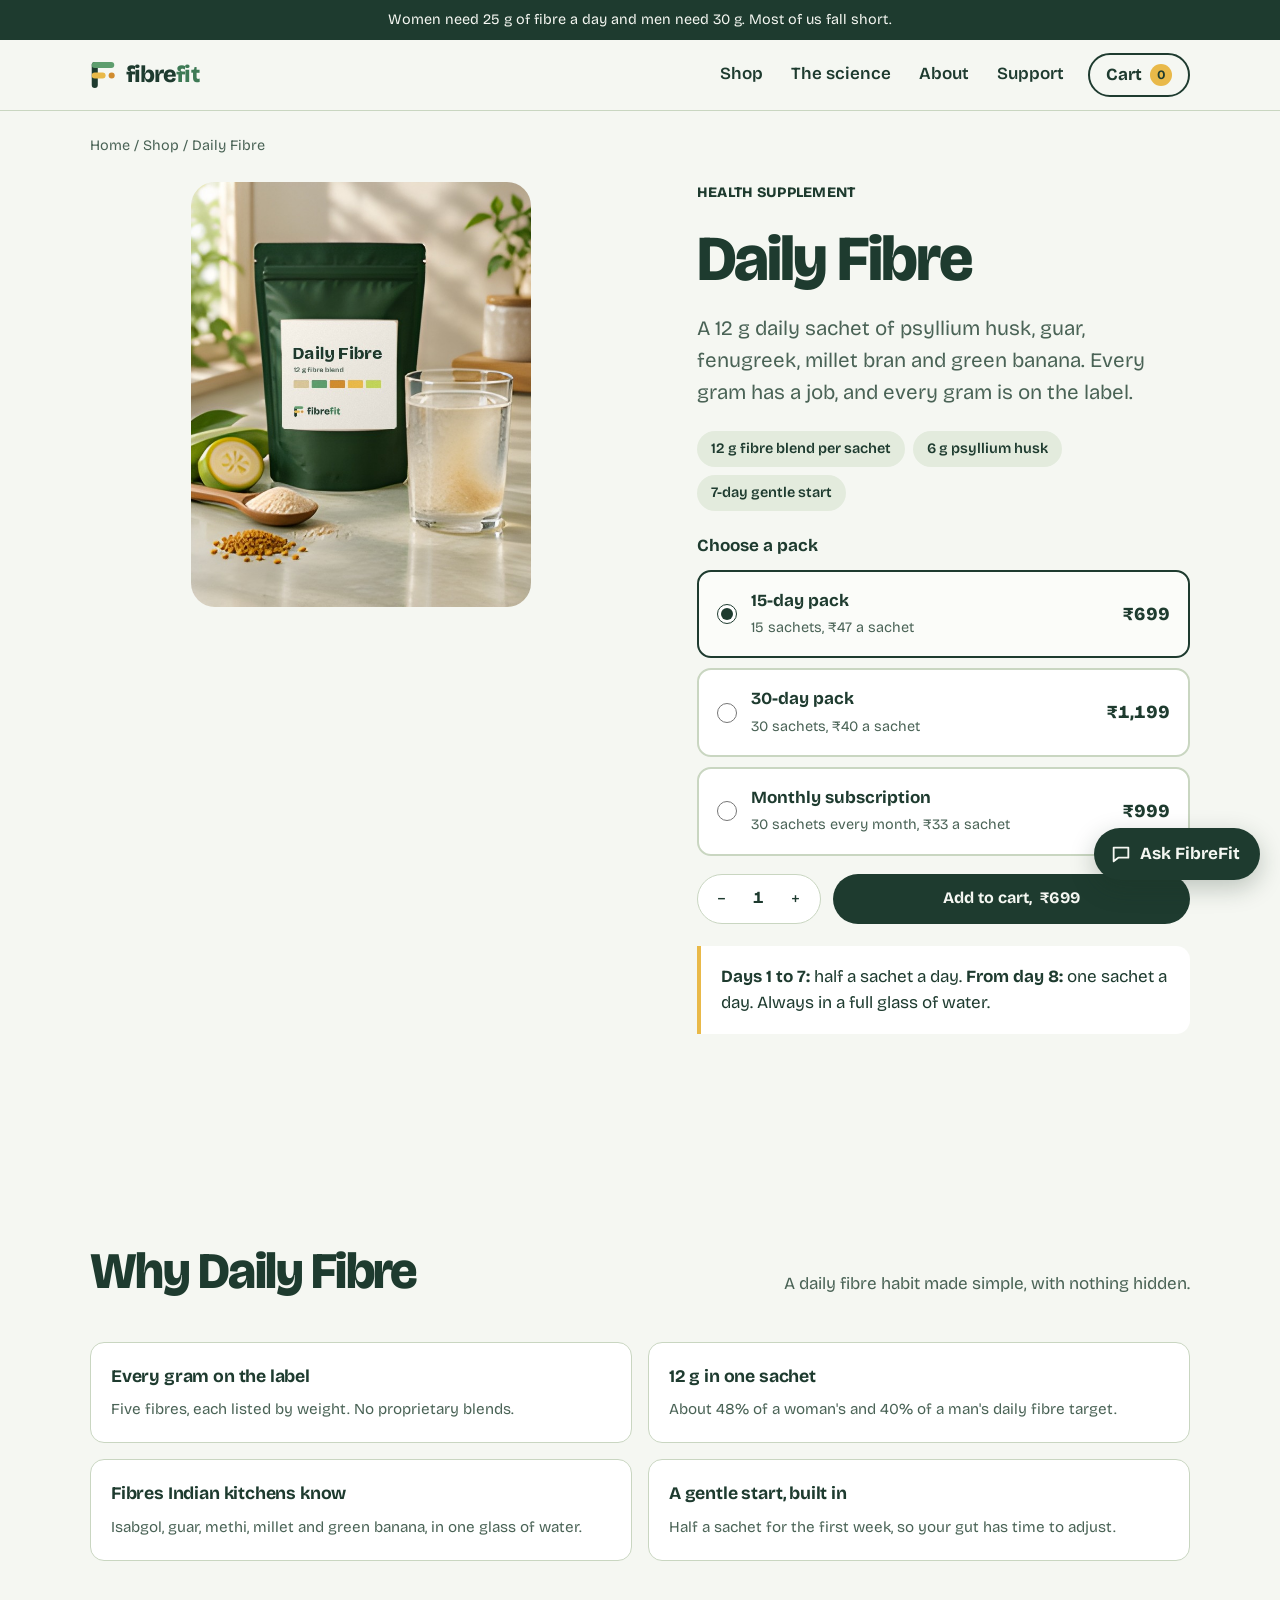
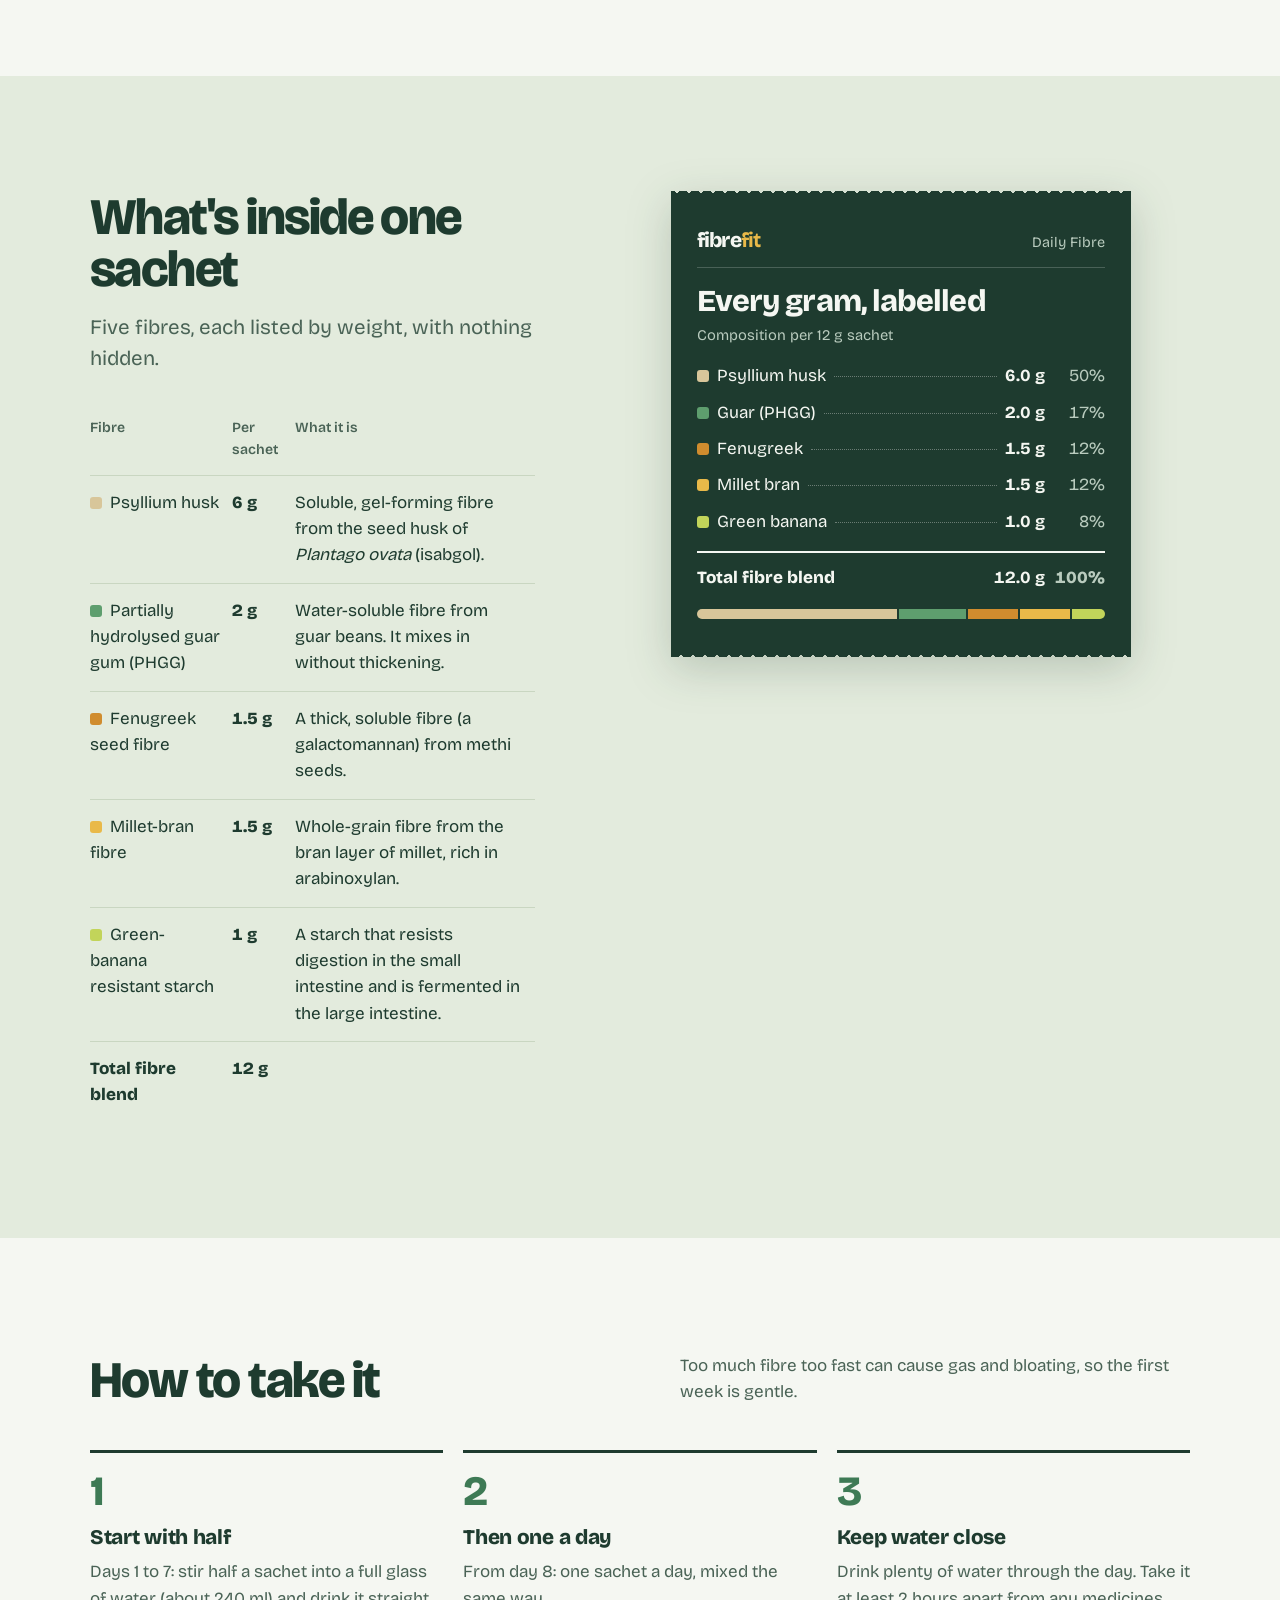
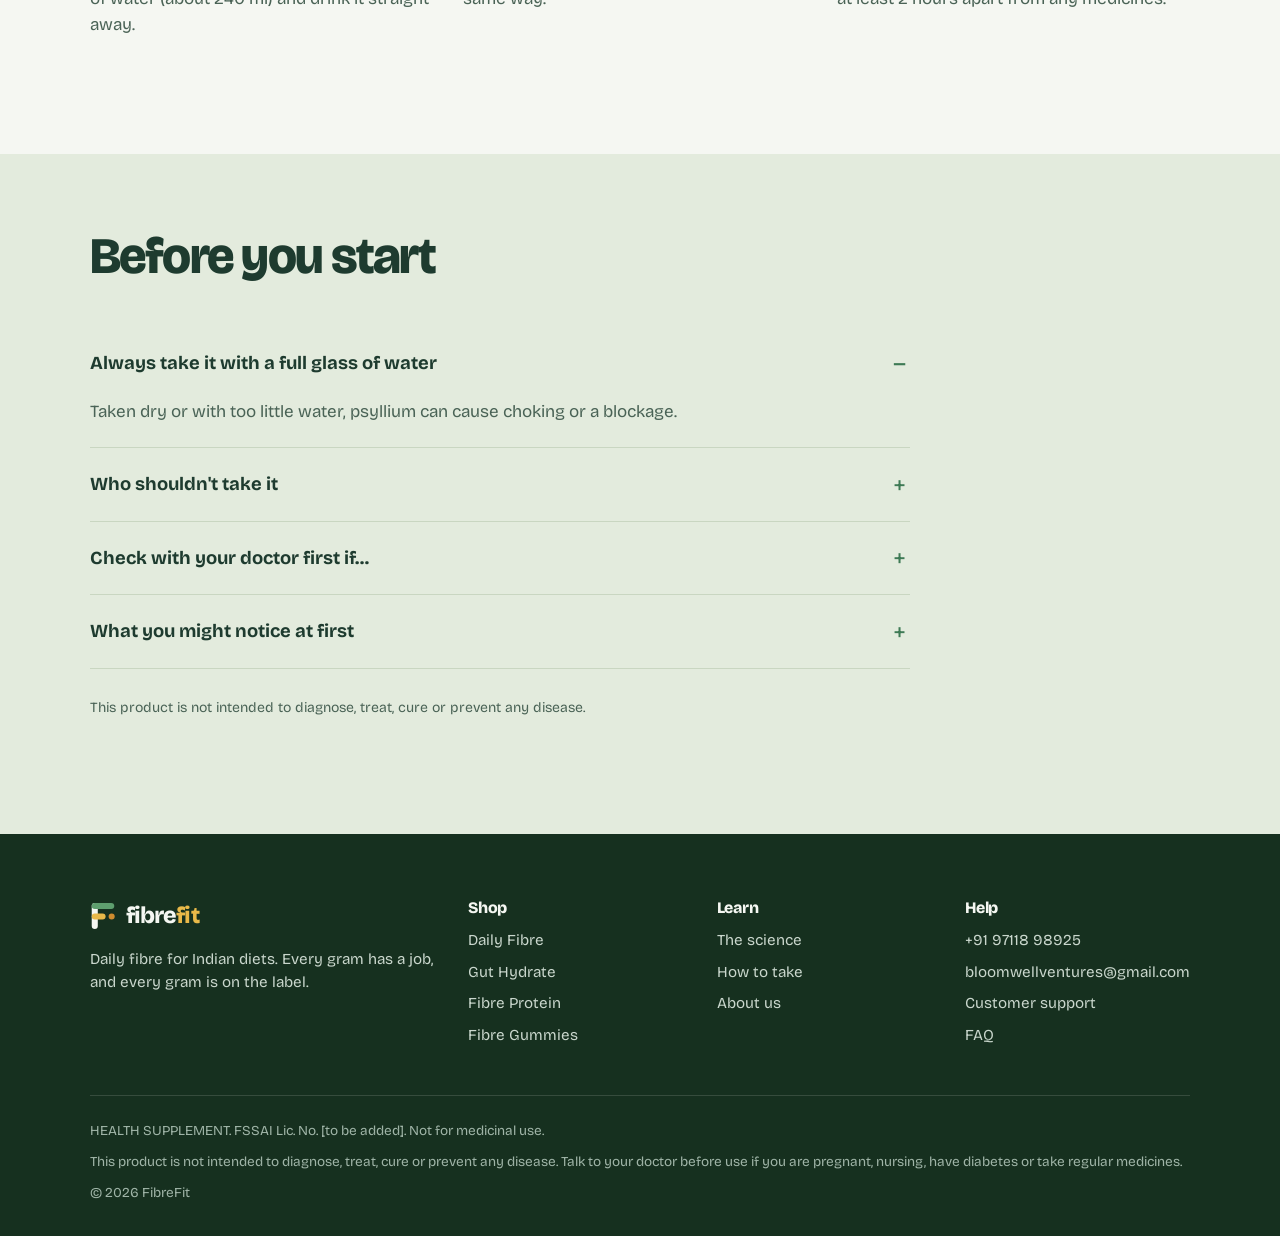
==== commit 00d85624: "Replace the sachet visuals with a botanical plate and sachet panel The home page now shows line draw" ====
--- a/daily-fibre.html
+++ b/daily-fibre.html
@@ -104,7 +104,7 @@
     <div class="wrap gap-grid" style="align-items:start">
       <div>
         <h2 id="inside-title">What's inside one sachet</h2>
-        <p class="lede" style="margin-top:16px">Five fibres, each listed by weight. Tap a layer in the glass to see its job.</p>
+        <p class="lede" style="margin-top:16px">Five fibres, each listed by weight, with nothing hidden.</p>
         <table class="inside" style="margin-top:28px">
           <thead><tr><th scope="col">Fibre</th><th scope="col">Per sachet</th><th scope="col">What it is</th></tr></thead>
           <tbody>
@@ -117,15 +117,17 @@
           <tfoot><tr><td>Total fibre blend</td><td>12&nbsp;g</td><td></td></tr></tfoot>
         </table>
       </div>
-      <div class="gram-card" data-gram-card>
-        <div class="gram-card-head">
-          <strong>One sachet, gram by gram</strong>
-          <span class="gram-total">12<small> g</small></span>
+      <div class="sachet" role="img" aria-label="Daily Fibre composition per 12 gram sachet">
+        <div class="tear"></div>
+        <div class="s-body">
+          <div class="s-top"><span class="s-brand">fibre<b>fit</b></span><span class="s-kind">Daily Fibre</span></div>
+          <p class="s-title">Every gram, labelled</p>
+          <p class="s-sub">Composition per 12&nbsp;g sachet</p>
+          <ul class="s-lines"><li><span class="sw" style="background:#D8C69A"></span><span class="l-name">Psyllium husk</span><span class="l-dots"></span><b>6.0&nbsp;g</b><i>50%</i></li><li><span class="sw" style="background:#5E9E6E"></span><span class="l-name">Guar (PHGG)</span><span class="l-dots"></span><b>2.0&nbsp;g</b><i>17%</i></li><li><span class="sw" style="background:#D08C2E"></span><span class="l-name">Fenugreek</span><span class="l-dots"></span><b>1.5&nbsp;g</b><i>12%</i></li><li><span class="sw" style="background:#E9B949"></span><span class="l-name">Millet bran</span><span class="l-dots"></span><b>1.5&nbsp;g</b><i>12%</i></li><li><span class="sw" style="background:#C2D45A"></span><span class="l-name">Green banana</span><span class="l-dots"></span><b>1.0&nbsp;g</b><i>8%</i></li></ul>
+          <div class="s-total"><span>Total fibre blend</span><b>12.0&nbsp;g</b><i>100%</i></div>
+          <div class="s-bar"><span style="flex:6;background:#D8C69A"></span><span style="flex:2;background:#5E9E6E"></span><span style="flex:1.5;background:#D08C2E"></span><span style="flex:1.5;background:#E9B949"></span><span style="flex:1;background:#C2D45A"></span></div>
         </div>
-        <div class="glass-wrap"></div>
-        <div class="gram-job" aria-live="polite">
-          <p class="job-hint">Tap a layer to see its job.</p>
-        </div>
+        <div class="tear bottom"></div>
       </div>
     </div>
   </section>
--- a/css/styles.css
+++ b/css/styles.css
@@ -773,3 +773,45 @@
 .email-card { margin-top: -20px; }
 .email-address { font-size: clamp(1.35rem, 4vw, 2.4rem); white-space: normal; overflow-wrap: anywhere; }
 .email-address { font-size: clamp(1.05rem, 4.6vw, 2.4rem); }
+
+/* ---------- botanical plate (home) ---------- */
+.gram-card.plate { background: #FBFAF4; }
+.b-grid { display: grid; grid-template-columns: repeat(5, 1fr); gap: 6px; border-top: 1px solid var(--line); padding-top: 16px; margin-bottom: 16px; }
+.b-cell {
+  display: flex; flex-direction: column; align-items: center; gap: 6px;
+  border: 1px solid transparent; border-radius: var(--radius-m);
+  background: transparent; padding: 6px 2px 10px; cursor: pointer; text-align: center;
+  transition: opacity .18s ease, background .18s ease, border-color .18s ease;
+}
+.b-cell:hover { background: var(--white); border-color: var(--line); }
+.b-cell svg { width: 100%; max-width: 100px; height: auto; }
+.b-cap { font-size: .8rem; line-height: 1.25; color: var(--ink-soft); }
+.b-cap b { display: block; color: var(--forest); font-size: 1.15rem; letter-spacing: -0.02em; }
+.b-grid.has-focus .b-cell { opacity: .35; }
+.b-grid.has-focus .b-cell.on { opacity: 1; background: var(--white); border-color: var(--forest); }
+@media (max-width: 480px) {
+  .b-cap { font-size: .7rem; }
+  .b-cap b { font-size: 1rem; }
+}
+
+/* ---------- sachet panel (Daily Fibre page) ---------- */
+.sachet { filter: drop-shadow(0 12px 22px rgba(22, 48, 31, .2)); max-width: 460px; width: 100%; justify-self: center; }
+.sachet .tear { height: 12px; background:
+  linear-gradient(135deg, transparent 6px, var(--forest) 0) 0 0 / 12px 12px repeat-x,
+  linear-gradient(-135deg, transparent 6px, var(--forest) 0) 0 0 / 12px 12px repeat-x; }
+.sachet .tear.bottom { transform: rotate(180deg); }
+.s-body { background: var(--forest); color: var(--paper); padding: 22px 26px 26px; }
+.s-top { display: flex; justify-content: space-between; align-items: baseline; border-bottom: 1px solid rgba(245, 247, 242, .2); padding-bottom: 10px; margin-bottom: 18px; }
+.s-brand { font-weight: 800; font-size: 1.3rem; letter-spacing: -0.04em; }
+.s-brand b { color: var(--millet); }
+.s-kind { font-size: .9rem; color: #B9CBBE; }
+.s-title { font-weight: 800; font-size: clamp(1.5rem, 3vw, 1.9rem); letter-spacing: -0.03em; line-height: 1.05; }
+.s-sub { color: #B9CBBE; font-size: .92rem; margin: 6px 0 16px; }
+.s-lines { list-style: none; padding: 0; margin: 0; display: grid; gap: 10px; }
+.s-lines li { display: grid; grid-template-columns: 12px auto 1fr auto 52px; gap: 8px; align-items: baseline; }
+.s-lines .sw { width: 12px; height: 12px; border-radius: 3px; align-self: center; }
+.l-dots { border-bottom: 1.5px dotted rgba(245, 247, 242, .35); transform: translateY(-4px); min-width: 12px; }
+.s-lines b, .s-total b { font-variant-numeric: tabular-nums; }
+.s-lines i, .s-total i { font-style: normal; color: #B9CBBE; text-align: right; font-variant-numeric: tabular-nums; }
+.s-total { display: grid; grid-template-columns: 1fr auto 52px; gap: 8px; border-top: 2px solid var(--paper); margin-top: 16px; padding-top: 12px; font-weight: 800; }
+.s-bar { display: flex; gap: 2px; height: 10px; margin-top: 18px; border-radius: 5px; overflow: hidden; }
